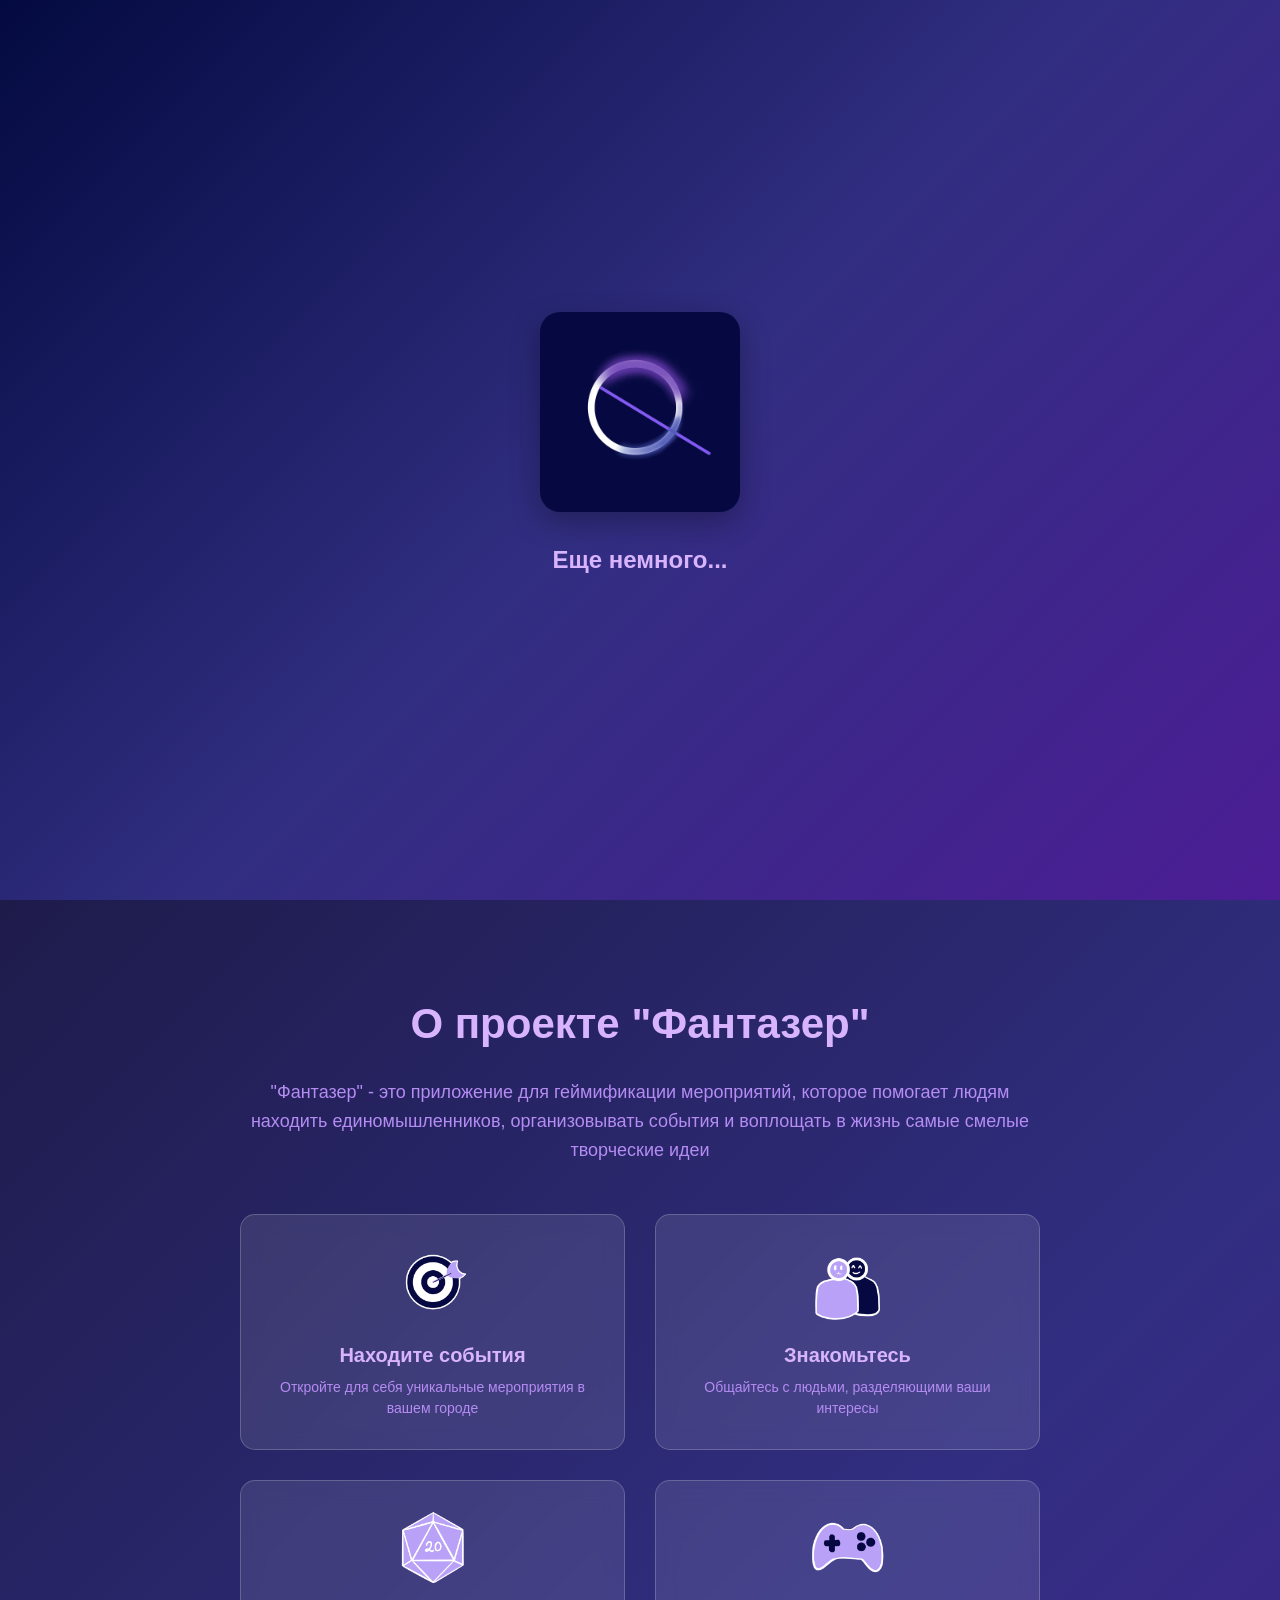
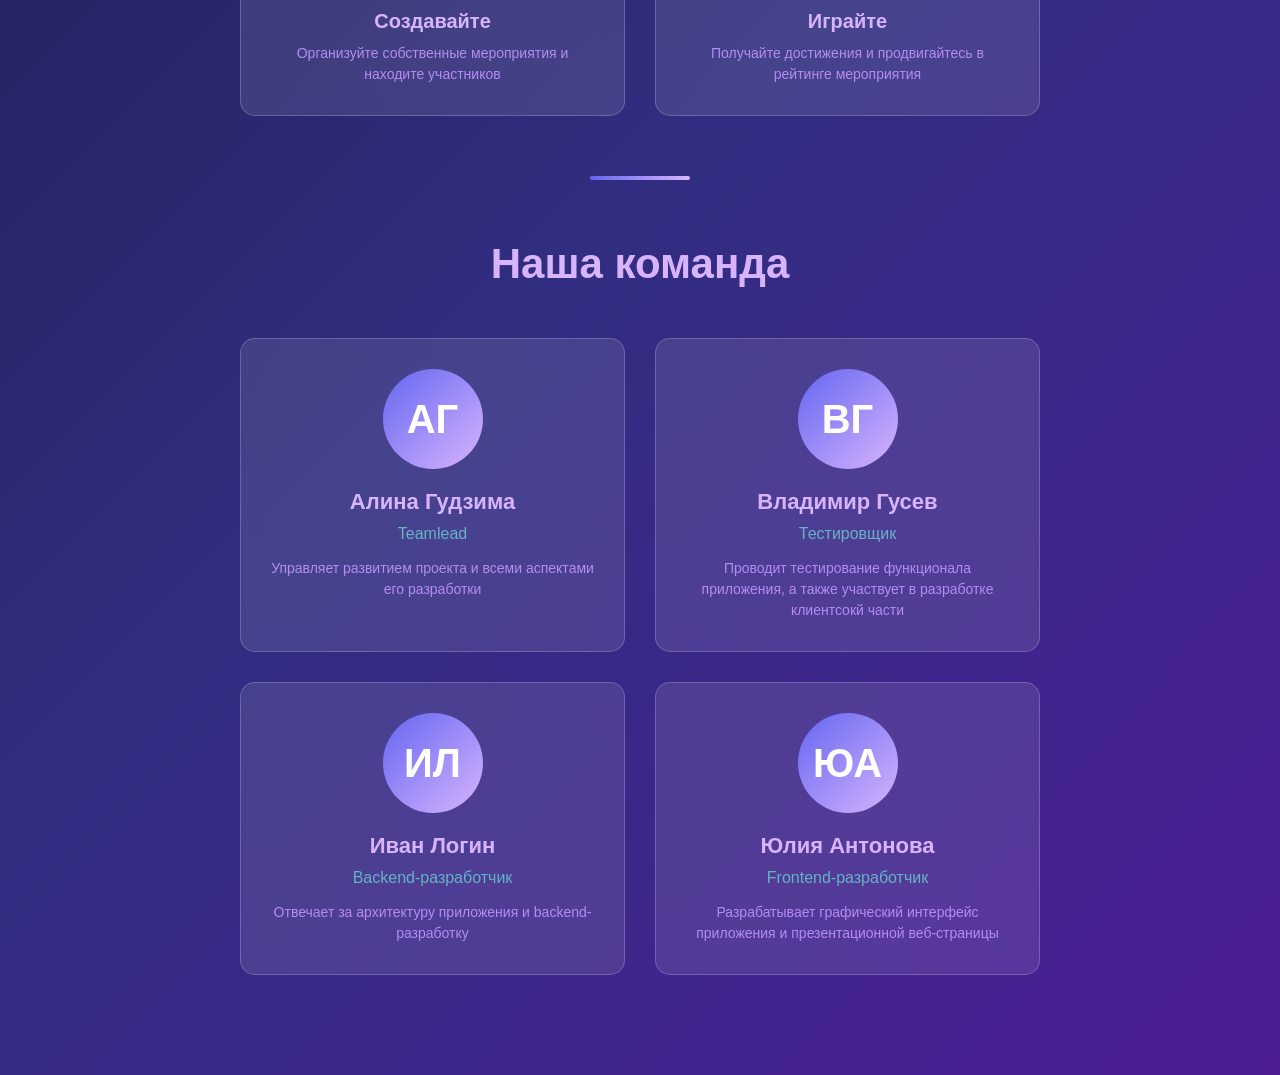
==== index.html @ b5be4652 "Update and rename website.html to index.html" ====
<!DOCTYPE html>
<html lang="ru">
<head>
    <meta charset="UTF-8">
    <meta name="viewport" content="width=device-width, initial-scale=1.0">
    <title>Ознакомительная страница стартап-проекта "Фантазер"</title>
    <link rel="icon" type="image/png" href="assets/фантазер_иконка.png">
    <link rel="stylesheet" href="styles.css">
</head>
<body>
    <div id="preloader">
        <div class="loading-container">
            <img src="assets/gif.gif" alt="Загрузка" class="loading-gif">
            <div class="loading-text">Еще немного...</div>
            <div class="progress-bar">
                <div class="progress"></div>
            </div>
        </div>
    </div>
    <div class="scroll-container">
        <!-- Фиксированные элементы-->
        <div class="fixed-elements">
            <div class="logo-circle">
                <img src="assets/fasie logo.png" alt="Fasie Logo" class="logo-image">
            </div>

            <div class="logo-circle2">
                <img src="assets/V.png" alt="V Logo" class="logo-image2">
            </div>

             <div class="logo-circle3">
                <img src="assets/фантазер.png" alt="Fantazer Logo" class="logo-image3">
            </div>
            <a href="lets play.html" class="circle circle-6">
            </a>
            <div class="circle circle-1"></div>
            <div class="circle circle-2"></div>
            <div class="circle circle-3"></div>
            <div class="circle circle-4"></div>
            <div class="circle circle-5"></div>
            <div class="play-circle"></div>
            <div class="scroll-indicator">Вниз</div>
        </div>

        <div class="container">
            <div class="welcome-circle welcome-circle-1">
                <h1 class="welcome-title">Добро пожаловать</h1>
                <p class="welcome-subtitle">на веб-страницу<br> стартап-проекта <br> "Фантазер"!</p>
            </div>

            <div class="welcome-circle welcome-circle-2">
                <h1 class="welcome-title">Присоединяйтесь</h1>
                <p class="welcome-subtitle">к нашему сообществу<br> мечтателей</p>
                <p class="welcome-description">Откройте для себя мир невероятных возможностей вместе с нами!</p>
            </div>
        </div>

        <div class="scroll-content">
            <div class="content-section">
                <h2 class="content-title">О проекте "Фантазер"</h2>
                <p class="content-text">
                    "Фантазер" - это приложение для геймификации мероприятий, которое помогает людям находить единомышленников, 
                    организовывать события и воплощать в жизнь самые смелые творческие идеи 
                </p>

                <div class="features-grid">
                    <div class="feature-card">
                        <div class="feature-icon"><div class="feature-icon"><img src="assets/aim FIRE.png" alt="Иконка игры" 
                            style="width:75px; height: 75px; object-fit: contain;"></div></div>
                        <h3 class="feature-title">Находите события</h3>
                        <p class="feature-description">Откройте для себя уникальные мероприятия в вашем городе</p>
                    </div>
                    <div class="feature-card">
                        <div class="feature-icon"><div class="feature-icon"><img src="assets/chelobasiki.png" alt="Иконка игры" 
                            style="width:75px; height: 75px; object-fit: contain;"></div></div>
                        <h3 class="feature-title">Знакомьтесь</h3>
                        <p class="feature-description">Общайтесь с людьми, разделяющими ваши интересы</p>
                    </div>
                    <div class="feature-card">
                        <div class="feature-icon"><div class="feature-icon"><img src="assets/d20.png" alt="Иконка игры" 
                            style="width:75px; height: 75px; object-fit: contain;"></div></div>
                        <h3 class="feature-title">Создавайте</h3>
                        <p class="feature-description">Организуйте собственные мероприятия и находите участников</p>
                    </div>
                    <div class="feature-card">
                        <div class="feature-icon"><img src="assets/gamepad.png" alt="Иконка игры" 
                            style="width:75px; height: 75px; object-fit: contain;"></div>
                        <h3 class="feature-title">Играйте</h3>
                        <p class="feature-description">Получайте достижения и продвигайтесь в рейтинге мероприятия</p>
                    </div>
                </div>

                <div class="section-divider"></div>

                <h2 class="content-title">Наша команда</h2>

                <div class="developers-grid">
                    <div class="developer-card">
                        <div class="developer-avatar">АГ</div>
                        <h3 class="developer-name">Алина Гудзима</h3>
                        <div class="developer-role">Teamlead</div>
                        <p class="developer-description">Управляет развитием проекта и всеми аспектами его разработки</p>
                    </div>
                     <div class="developer-card">
                        <div class="developer-avatar">ВГ</div>
                        <h3 class="developer-name">Владимир Гусев</h3>
                        <div class="developer-role">Тестировщик</div>
                        <p class="developer-description">Проводит тестирование функционала приложения, а также участвует в разработке клиентсокй части</p>
                    </div>
                    <div class="developer-card">
                        <div class="developer-avatar">ИЛ</div>
                        <h3 class="developer-name">Иван Логин</h3>
                        <div class="developer-role">Backend-разработчик</div>
                        <p class="developer-description">Отвечает за архитектуру приложения и backend-разработку</p>
                    </div>
                    <div class="developer-card">
                        <div class="developer-avatar">ЮА</div>
                        <h3 class="developer-name">Юлия Антонова</h3>
                        <div class="developer-role">Frontend-разработчик</div>
                        <p class="developer-description">Разрабатывает графический интерфейс приложения и презентационной веб-страницы</p>
                    </div>
                    
                </div>
            </div>
        </div>
    </div>
    <script>

        window.addEventListener('load', function() {
            setTimeout(function() {
                const preloader = document.getElementById('preloader');
                preloader.style.opacity = '0';
                setTimeout(function() {
                    preloader.style.display = 'none';
                }, 500);
            }, 3000);
        });

        window.addEventListener('scroll', function() {
            const scrollY = window.scrollY;
            const container = document.querySelector('.scroll-container');
            
            if (scrollY > 100) {
                container.classList.add('scrolled');
            } else {
                container.classList.remove('scrolled');
            }

            const circles = document.querySelectorAll('.circle');
            circles.forEach((circle, index) => {
                const speed = 0.5 + (index * 0.1);
                circle.style.transform = `translateY(${scrollY * speed}px)`;
            });
        });

        document.querySelector('.scroll-indicator').addEventListener('click', function() {
            window.scrollTo({
                top: window.innerHeight,
                behavior: 'smooth'
            });
        });

        document.querySelectorAll('.welcome-circle').forEach(circle => {
            circle.addEventListener('click', function() {
                window.scrollTo({
                    top: window.innerHeight,
                    behavior: 'smooth'
                });
            });
        });
    </script>
</body>
</html>
---- styles.css ----
* {
            margin: 0;
            padding: 0;
            box-sizing: border-box;
        }

        body {
            font-family: 'Segoe UI', Tahoma, Geneva, Verdana, sans-serif;
            background: linear-gradient(135deg, #030a40 0%, #312e81 50%, #4c1d95 100%);
            overflow-x: hidden;
        }

        .scroll-container {
            height: 250vh;
            position: relative;
            z-index: 7;
        }

        .container {
            height: 100vh;
            display: flex;
            align-items: center;
            justify-content: center;
            position: relative;
            z-index: 10;
        }

        .fixed-elements {
            position: fixed;
            top: 0;
            left: 0;
            width: 100%;
            height: 100vh;
            pointer-events: none;
            z-index: 5;
        }

        .logo-circle {
            position:fixed;
            top: 20px;
            left: 40px;
            width: 150px;
            height: 150px;
            background: #b48cf2;
            border-radius: 50%;
            display: flex;
            align-items: center;
            justify-content: center;
            box-shadow: 0 4px 12px rgba(0, 0, 0, 0.15);
            z-index: 100;
            overflow: hidden;
            transition: transform 0.3s ease;
        }


        .logo-image2 {
            width: 80%;
            height: 80%;
            object-fit: contain;
            border-radius: 30%;
        }

        .logo-circle2 {
            position:fixed;
            top: 190px;
            left: 40px;
            width: 150px;
            height: 150px;
            background: #3539a4;
            border-radius: 50%;
            display: flex;
            align-items: center;
            justify-content: center;
            box-shadow: 0 4px 12px rgba(0, 0, 0, 0.15);
            z-index: 100;
            overflow: hidden;
            transition: transform 0.3s ease;
        }

         .logo-image3 {
            width: 80%;
            height: 80%;
            object-fit: contain;
            border-radius: 30%;
        }

        .logo-circle3 {
            position:fixed;
            top: 360px;
            left: 40px;
            width: 150px;
            height: 150px;
            background: #060941;
            border-radius: 50%;
            display: flex;
            align-items: center;
            justify-content: center;
            box-shadow: 0 4px 12px rgba(0, 0, 0, 0.15);
            z-index: 100;
            overflow: hidden;
            transition: transform 0.3s ease;
        }


        .logo-image {
            width: 80%;
            height: 80%;
            object-fit: contain;
            border-radius: 30%;
        }
       

        .fixed-play-btn:hover {
            background: #93CEF7;
            transform: translateY(-3px);
            box-shadow: 0 6px 20px rgba(125, 211, 252, 0.6);
        }

        .fixed-play-btn:active {
            transform: translateY(-1px);
        }

        .play-icon {
            font-size: 18px;
        }


        .circle {
            position: fixed;
            border-radius: 50%;
            opacity: 0.8;
            
        }

        .circle-1 {
            width: 200px;
            height: 200px;
            background: #6366f1;
            top: 90px;
            left: 100px;
            animation: float 6s ease-in-out infinite;
        }

        .circle-2 {
            width: 80px;
            height: 80px;
            background: #8b5cf6;
            top: 80px;
            right: 250px;
            animation: float 4s ease-in-out infinite reverse;
        }

        .circle-3 {
            width: 150px;
            height: 150px;
            background: #a855f7;
            top: 440px;
            left: 240px;
            animation: float 4s ease-in-out infinite;
        }

        .circle-4 {
            width: 40px;
            height: 40px;
            background: #c084fc;
            bottom: 50px;
            left: 20px;
            animation: float 3s ease-in-out infinite reverse;
        }

        .circle-5 {
            width: 120px;
            height: 120px;
            background: #d8b4fe;
            bottom: 80px;
            right: 30px;
            animation: float 4.5s ease-in-out infinite;
        }

        .circle-6 {
             position: fixed;
            bottom: 30px;
            right: 30px;
            width: 60px; 
            height: 60px; 
            background: #7dd3fc;
            border: none;
            border-radius: 50%; 
            font-size: 16px;
            font-weight: 500;
            cursor: pointer;
            transition: all 0.3s ease;
            box-shadow: 0 4px 15px rgba(125, 211, 252, 0.4);
            z-index: 100;
            text-decoration: none;
            display: flex;
            align-items: center;
            justify-content: center; 
            gap: 8px;
            pointer-events: auto;
            animation: float 7.5s ease-in-out infinite;
            padding: 0;
        }

        @keyframes float {
            0%, 100% { transform: translateY(0px); }
            50% { transform: translateY(-20px); }
        }

        .welcome-circle {
            width: 640px;
            height: 640px;
            background: white;
            border-radius: 50%;
            display: flex;
            flex-direction: column;
            align-items: center;
            justify-content: center;
            text-align: center;
            padding: 40px 20px;
            box-shadow: 0 20px 40px rgba(0, 0, 0, 0.1);
            transition: all 0.5s ease;
            cursor: pointer;
            position: absolute;
        }

        .welcome-circle-1 {
            opacity: 1;
            transform: scale(1);
        }

        .welcome-circle-2 {
            opacity: 0;
            transform: scale(0.8);
            background: linear-gradient(135deg, #6366f1 100%);
            color: white;
        }

        .welcome-title {
            font-size: 70px;
            font-weight: 600;
            margin-top: 20px;
            margin-bottom: 10px;
            line-height: 1.2;
        }

        .welcome-circle-1 .welcome-title {
            color: #1f2937;
        }

        .welcome-circle-2 .welcome-title {
            color: white;
        }

        .welcome-subtitle {
            font-size: 44px;
            margin-top: 2px;
            margin-bottom: 10px;
            line-height: 1.2;
        }

        .welcome-circle-1 .welcome-subtitle {
            color: #1f2937;
        }

        .welcome-circle-2 .welcome-subtitle {
            color: white;
        }

        .welcome-description {
            font-size: 16px;
            margin-top: 15px;
            line-height: 1.4;
            max-width: 280px;
        }

        .welcome-circle-2 .welcome-description {
            color: rgba(255, 255, 255, 0.9);
        }
        
        .scroll-content {
            position: absolute;
            top: 100vh;
            width: 100%;
            min-height: 150vh;
            background: linear-gradient(135deg, #1e1b4b 0%, #312e81 50%, #4c1d95 100%);
            padding: 100px 20px;
            color: white;
        }

        .content-section {
            max-width: 800px;
            margin: 0 auto;
            text-align: center;
        }

        .content-title {
            font-size: 42px;
            font-weight: 600;
            margin-bottom: 30px;
            color: #d8b4fe;
            z-index: 10;
        }

        .content-text {
            font-size: 18px;
            line-height: 1.6;
            margin-bottom: 40px;
            color: #b48cf2;
            z-index: 10;
        }

        .section-divider {
            width: 100px;
            height: 4px;
            background: linear-gradient(90deg, #6366f1, #d8b4fe);
            margin: 60px auto;
            border-radius: 2px;
        }

        .features-grid {
            display: grid;
            grid-template-columns: repeat(auto-fit, minmax(250px, 1fr));
            gap: 30px;
            margin-top: 50px;
        }

        .developers-grid {
            display: grid;
            grid-template-columns: repeat(auto-fit, minmax(280px, 1fr));
            gap: 30px;
            margin-top: 50px;
        }

        .feature-card {
            background: rgba(255, 255, 255, 0.1);
            padding: 30px;
            border-radius: 15px;
            backdrop-filter: blur(10px);
            border: 1px solid rgba(255, 255, 255, 0.2);
            z-index: 6;
            transition: transform 0.3s ease;
        }

        .feature-card:hover {
            transform: translateY(-5px);
        }

        .developer-card {
            background: rgba(255, 255, 255, 0.1);
            padding: 30px;
            border-radius: 15px;
            backdrop-filter: blur(10px);
            border: 1px solid rgba(255, 255, 255, 0.2);
            z-index: 6;
            transition: transform 0.3s ease;
            text-align: center;
        }

        .developer-card:hover {
            transform: translateY(-5px);
        }

        .developer-avatar {
            width: 100px;
            height: 100px;
            border-radius: 50%;
            margin: 0 auto 20px;
            background: linear-gradient(135deg, #6366f1, #d8b4fe);
            display: flex;
            align-items: center;
            justify-content: center;
            font-size: 40px;
            color: white;
            font-weight: bold;
        }

        .developer-name {
            font-size: 22px;
            font-weight: 600;
            margin-bottom: 10px;
            color: #d8b4fe;
        }

        .developer-role {
            font-size: 16px;
            color: #64b4c4;
            margin-bottom: 15px;
            font-weight: 500;
        }

        .developer-description {
            font-size: 14px;
            color: #b48cf2;
            line-height: 1.5;
        }

        .feature-icon {
            font-size: 40px;
            margin-bottom: 15px;
        }

        .feature-title {
            font-size: 20px;
            font-weight: 600;
            margin-bottom: 10px;
            color: #d8b4fe;
        }

        .feature-description {
            font-size: 14px;
            color: #b48cf2;
            line-height: 1.5;
        }

        .scrolled .welcome-circle-1 {
            opacity: 0;
            transform: scale(0.8);
        }

        .scrolled .welcome-circle-2 {
            opacity: 1;
            transform: scale(1);
        }

        .scroll-indicator {
            position: fixed;
            bottom: 30px;
            left: 50%;
            transform: translateX(-50%);
            color: white;
            font-size: 14px;
            z-index: 100;
            opacity: 0.7;
            animation: bounce 2s infinite;
        }
         #preloader {
        position: fixed;
        top: 0;
        left: 0;
        width: 100%;
        height: 100%;
        background: linear-gradient(135deg, #030a40 0%, #312e81 50%, #4c1d95 100%);
        display: flex;
        align-items: center;
        justify-content: center;
        z-index: 9999;
        transition: opacity 0.5s ease;
    }

    .loading-container {
        text-align: center;
        color: white;
    }

    .loading-gif {
        width: 200px;
        height: 200px;
        margin-bottom: 30px;
        border-radius: 20px;
        box-shadow: 0 10px 30px rgba(0, 0, 0, 0.3);
    }

    .loading-text {
        font-size: 24px;
        font-weight: 600;
        margin-bottom: 15px;
        color: #d8b4fe;
    }


    @keyframes progressAnimation {
        0% { transform: translateX(-100%); }
        100% { transform: translateX(100%); }
    }

    @media (max-width: 768px) {
        .loading-gif {
            width: 150px;
            height: 150px;
        }
        .progress-bar {
            width: 250px;
        }
    }
        @keyframes bounce {
            0%, 20%, 50%, 80%, 100% { transform: translateX(-50%) translateY(0); }
            40% { transform: translateX(-50%) translateY(-10px); }
            60% { transform: translateX(-50%) translateY(-5px); }
        }

        @media (max-width: 768px) {
            .container {
                padding: 20px;
            }

            .logo-circle {
                top: 20px;
                left: 10px;
                width: 60px;
                height: 60px;
            }

            .logo-circle2 {
                top: 90px;
                left: 10px;
                width: 60px;
                height: 60px;
            }

            .logo-circle3 {
                top: 160px;
                left: 10px;
                width: 60px;
                height: 60px;
            }

            .welcome-circle {
                width: 200px;
                height: 200px;
                padding: 30px;
            }

            .welcome-title {
                font-size: 24px;
            }

            .welcome-subtitle {
                font-size: 14px;
            }

            .circle-1, .circle-2, .circle-3 {
                display: none;
            }

            .circle-6 {
                bottom: 20px;
                right: 20px;
                width: 50px;
                height: 50px;
                font-size: 14px;
            }

            .content-title {
                font-size: 20px;
            }

            .content-text {
                font-size: 15px;
            }

            .features-grid,
            .developers-grid {
                grid-template-columns: 1fr;
            }

            .developer-avatar {
                width: 80px;
                height: 80px;
                font-size: 30px;
            }

        }
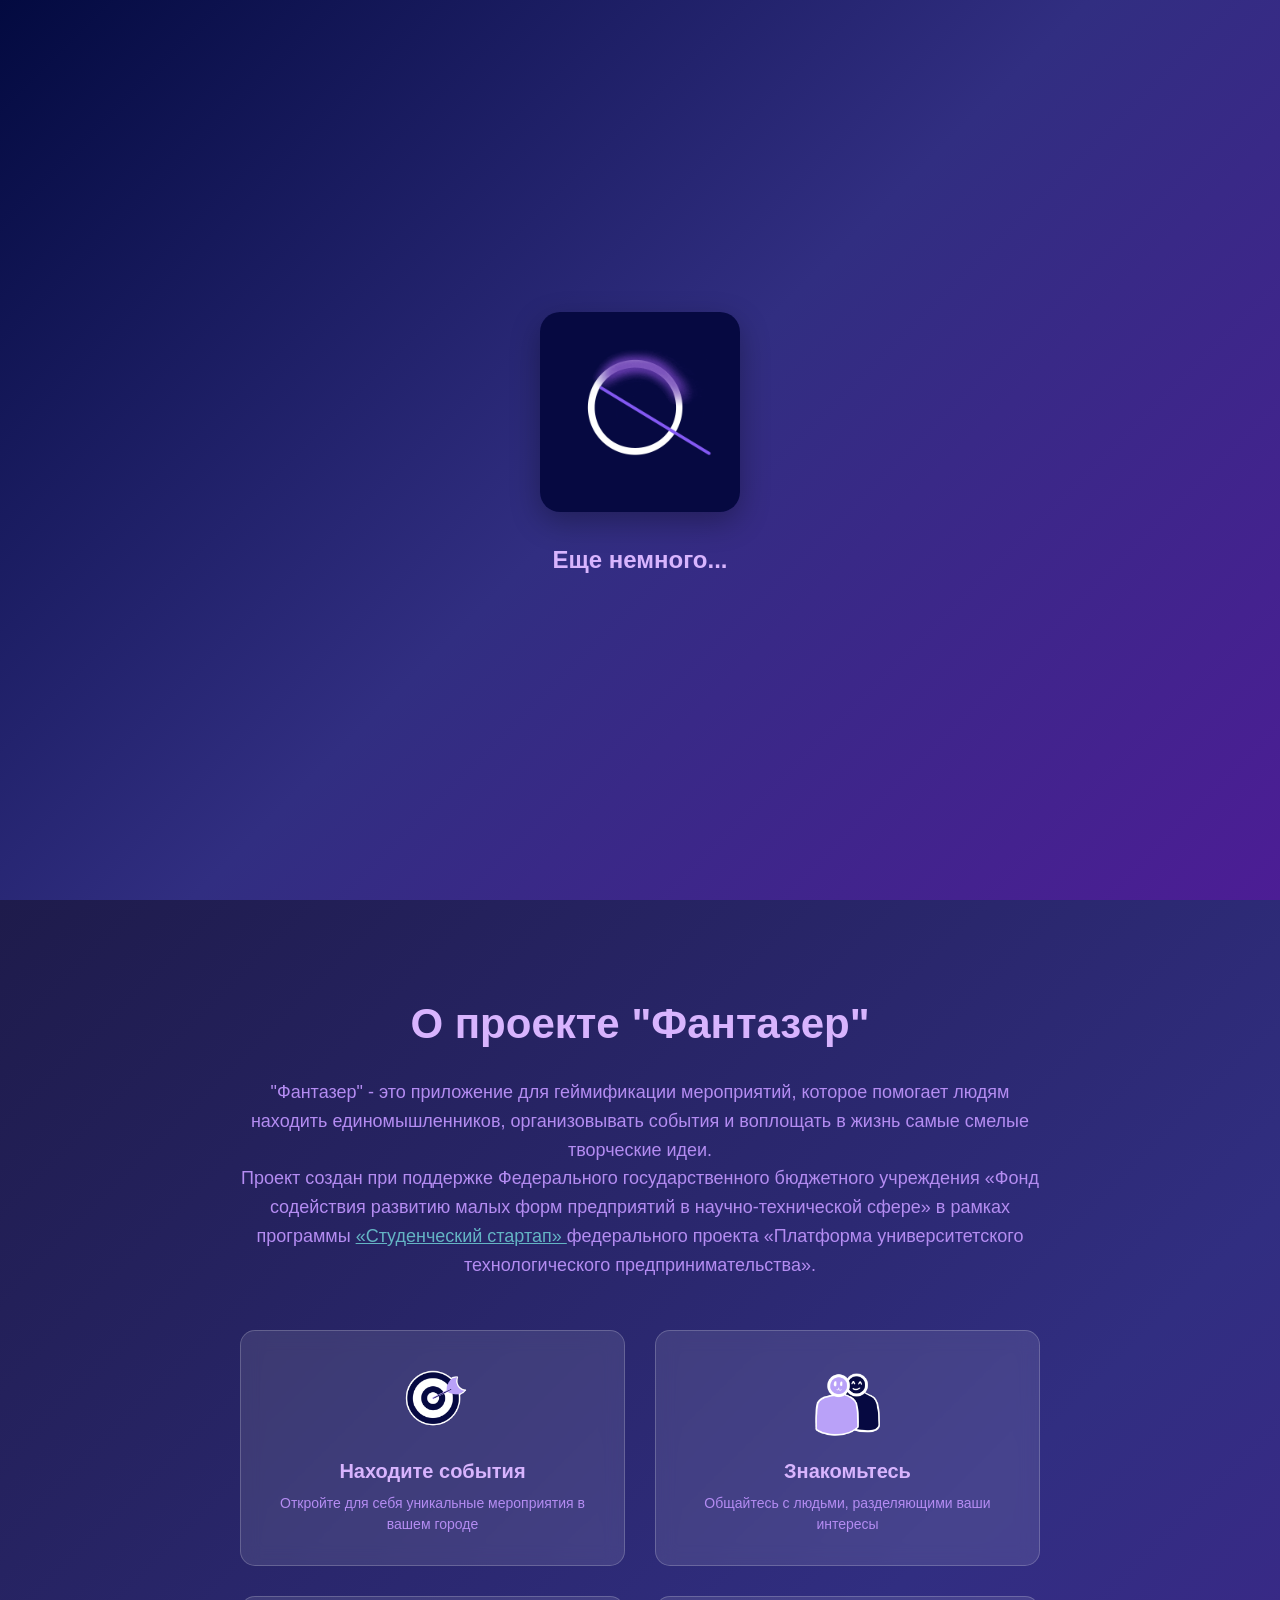
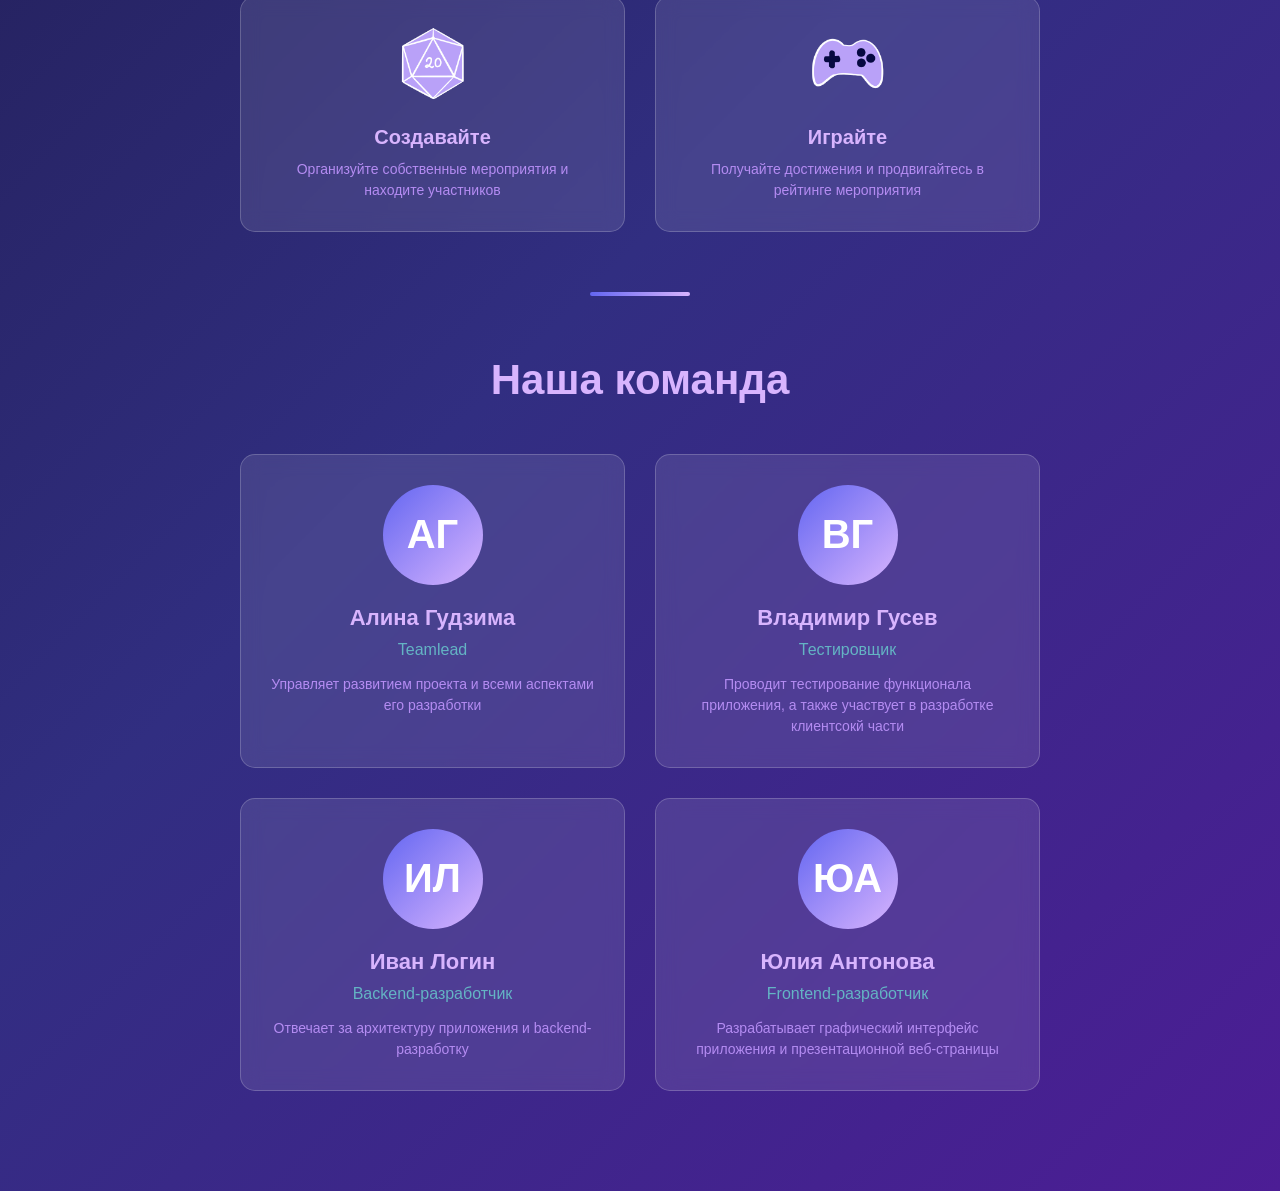
==== commit b99c20bb: "added the line about the foundation and the startup link" ====
--- a/index.html
+++ b/index.html
@@ -60,7 +60,10 @@
                 <h2 class="content-title">О проекте "Фантазер"</h2>
                 <p class="content-text">
                     "Фантазер" - это приложение для геймификации мероприятий, которое помогает людям находить единомышленников, 
-                    организовывать события и воплощать в жизнь самые смелые творческие идеи 
+                    организовывать события и воплощать в жизнь самые смелые творческие идеи.<br>
+                    Проект создан при поддержке Федерального государственного 
+                    бюджетного учреждения «Фонд содействия развитию малых форм предприятий в научно-технической сфере» в рамках программы 
+                    <a href="https://www.fasie.ru/programs/programma-studstartup/">«Студенческий стартап» </a> федерального проекта «Платформа университетского технологического предпринимательства».
                 </p>
 
                 <div class="features-grid">
@@ -171,3 +174,4 @@
     </script>
 </body>
 </html>
+
--- a/styles.css
+++ b/styles.css
@@ -309,7 +309,12 @@
             color: #b48cf2;
             z-index: 10;
         }
-
+        a {
+            color: #64b4c4;
+        }
+        a:visited {
+            color: #64b4c4;
+        }
         .section-divider {
             width: 100px;
             height: 4px;
@@ -561,3 +566,4 @@
             }
 
         }
+
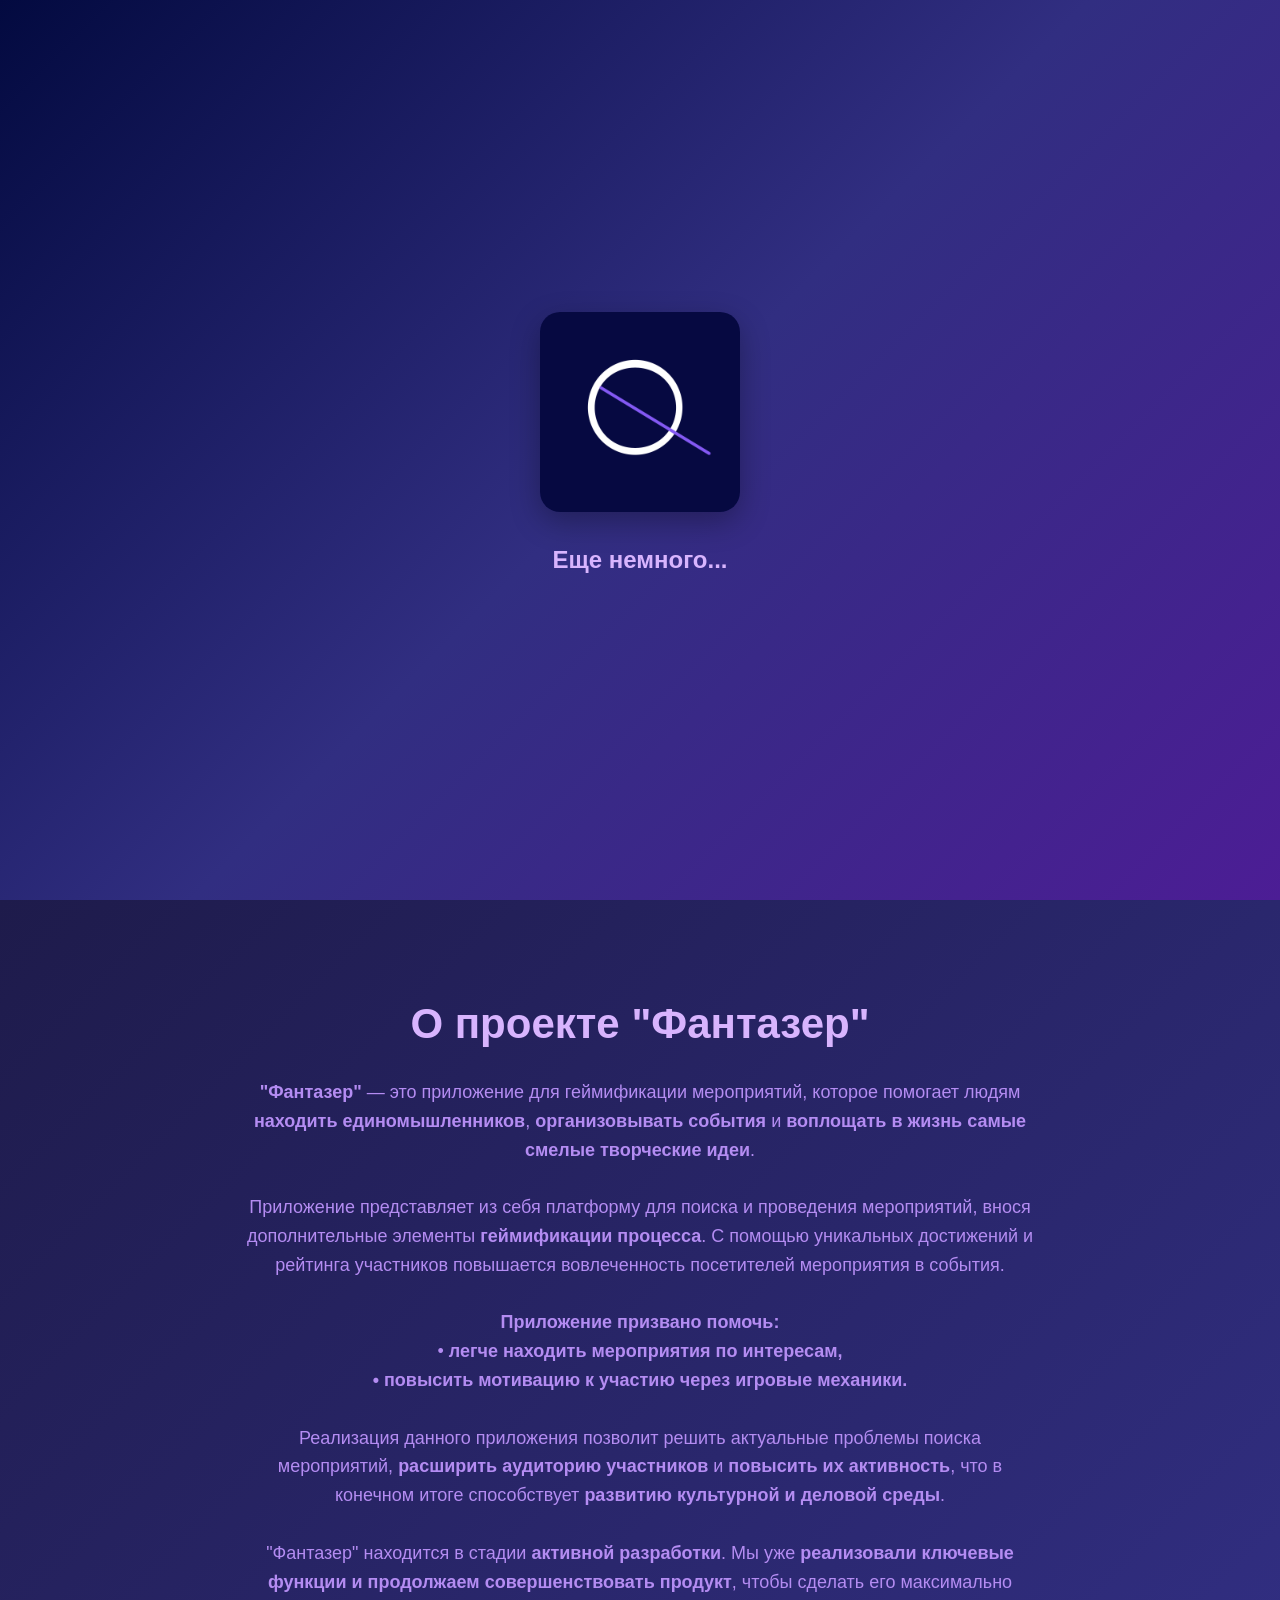
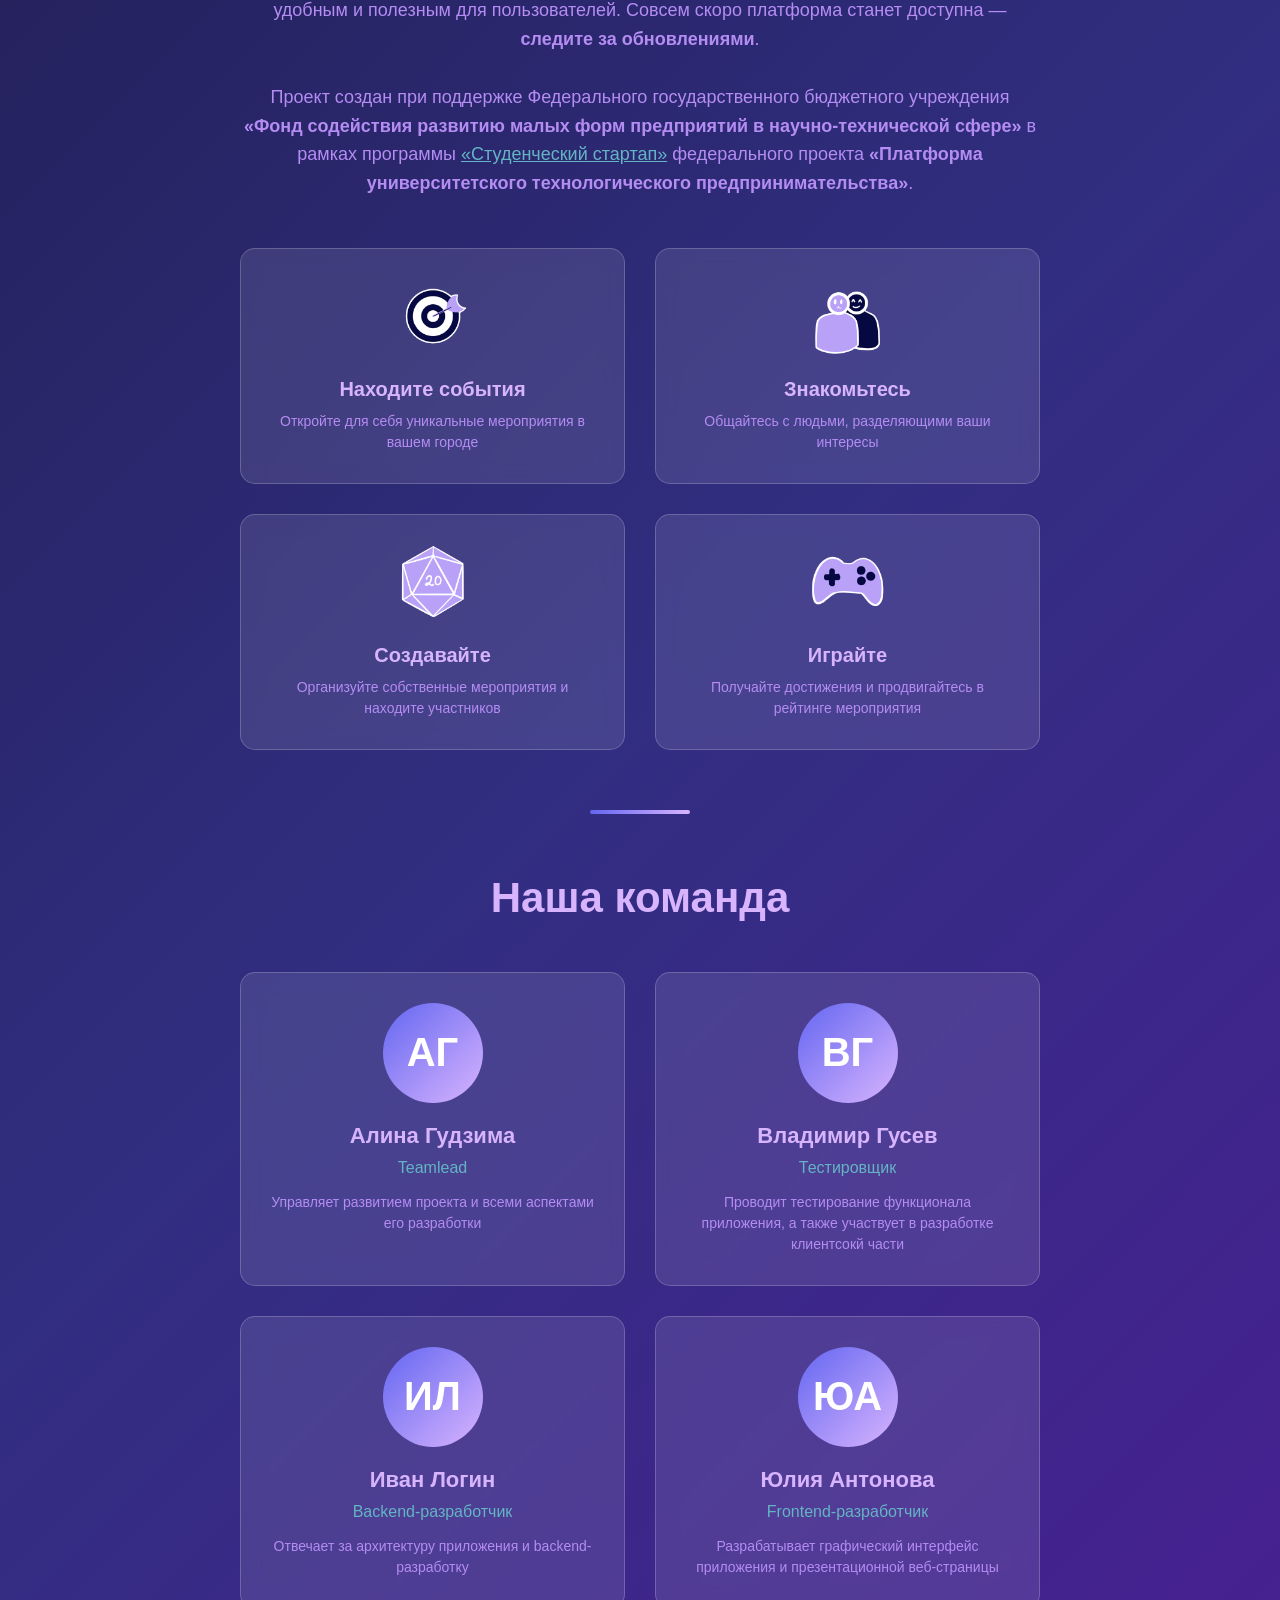
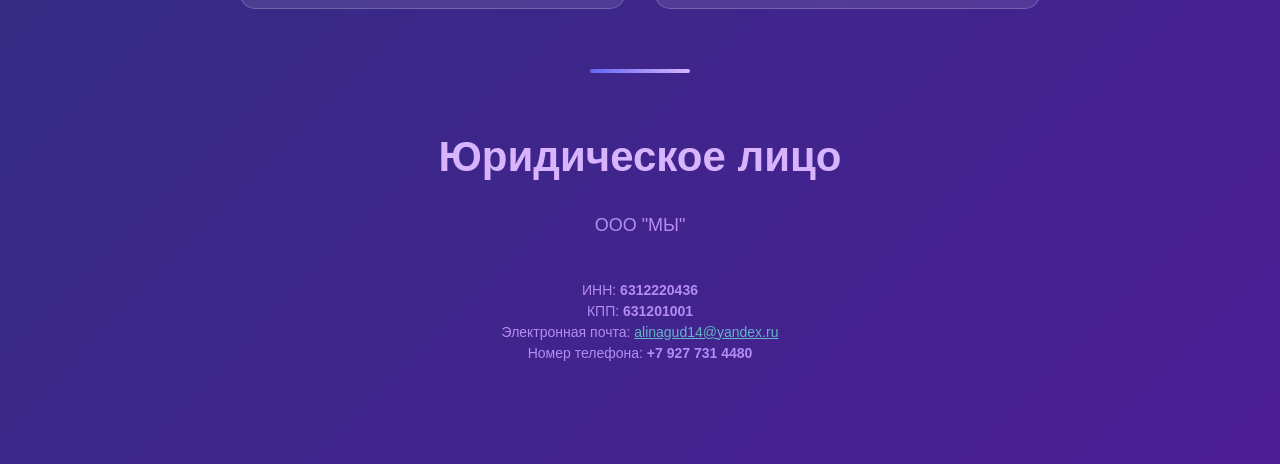
==== commit c51fd6c5: "more project info and info about LTD" ====
--- a/index.html
+++ b/index.html
@@ -59,12 +59,22 @@
             <div class="content-section">
                 <h2 class="content-title">О проекте "Фантазер"</h2>
                 <p class="content-text">
-                    "Фантазер" - это приложение для геймификации мероприятий, которое помогает людям находить единомышленников, 
-                    организовывать события и воплощать в жизнь самые смелые творческие идеи.<br>
-                    Проект создан при поддержке Федерального государственного 
-                    бюджетного учреждения «Фонд содействия развитию малых форм предприятий в научно-технической сфере» в рамках программы 
-                    <a href="https://www.fasie.ru/programs/programma-studstartup/">«Студенческий стартап» </a> федерального проекта «Платформа университетского технологического предпринимательства».
-                </p>
+    <strong class="accent-text">"Фантазер"</strong> — это приложение для геймификации мероприятий, которое помогает людям <strong class="accent-text">находить единомышленников</strong>, 
+    <strong class="accent-text2">организовывать события</strong> и <strong class="accent-text">воплощать в жизнь самые смелые творческие идеи</strong>.<br><br>
+    Приложение представляет из себя платформу для поиска и проведения мероприятий, внося дополнительные элементы <strong class="accent-text">геймификации процесса</strong>. 
+    С помощью уникальных достижений и рейтинга участников повышается <strong class="accent-text"></strong>вовлеченность посетителей мероприятия </strong>в события.<br><br>
+    <strong class="accent-text">Приложение призвано помочь:</strong><br>
+    • <strong class="accent-text2">легче находить мероприятия по интересам,<br>
+    • повысить мотивацию к участию через игровые механики.</strong><br><br>
+    Реализация данного приложения позволит решить актуальные проблемы поиска мероприятий, <strong class="accent-text">расширить аудиторию участников</strong> и <strong class="accent-text2">повысить их активность</strong>, 
+    что в конечном итоге способствует <strong class="accent-text">развитию культурной и деловой среды</strong>.<br><br>
+    "Фантазер" находится в стадии <strong class="accent-text">активной разработки</strong>.
+    Мы уже <strong class="accent-text2">реализовали ключевые функции и продолжаем совершенствовать продукт</strong>, чтобы сделать его максимально удобным и полезным для пользователей.
+    Совсем скоро платформа станет доступна — <strong class="accent-text">следите за обновлениями</strong>.<br><br>
+    Проект создан при поддержке Федерального государственного бюджетного учреждения <strong class="accent-text2">«Фонд содействия развитию малых форм предприятий в научно-технической сфере»</strong> 
+    в рамках программы <a href="https://www.fasie.ru/programs/programma-studstartup/">«Студенческий стартап»</a> федерального проекта 
+    <strong class="accent-text">«Платформа университетского технологического предпринимательства»</strong>.
+</p>
 
                 <div class="features-grid">
                     <div class="feature-card">
@@ -122,8 +132,28 @@
                         <div class="developer-role">Frontend-разработчик</div>
                         <p class="developer-description">Разрабатывает графический интерфейс приложения и презентационной веб-страницы</p>
                     </div>
-                    
                 </div>
+
+                <div class="section-divider"></div>
+
+                <h2 class="content-title">Юридическое лицо</h2>
+                <p class="content-text">
+                    ООО "МЫ"
+                </p>
+                <div class="company-grid">
+                    <div class="company-card">
+                        
+                        <p class="feature-description">ИНН: <strong class="accent-text2">6312220436</strong></p>
+                        <p class="feature-description">КПП: <strong class="accent-text2">631201001</strong></p>
+                    </div>
+                    <div class="company-card">
+                        
+                        <p class="feature-description">Электронная почта: <a href="mailto:alinagud14@yandex.ru">alinagud14@yandex.ru</a></p>
+                        <p class="feature-description">Номер телефона: <strong class="accent-text2">+7 927 731 4480</strong></p>
+                    </div>
+                </div>
+
+
             </div>
         </div>
     </div>
@@ -174,4 +204,3 @@
     </script>
 </body>
 </html>
-
